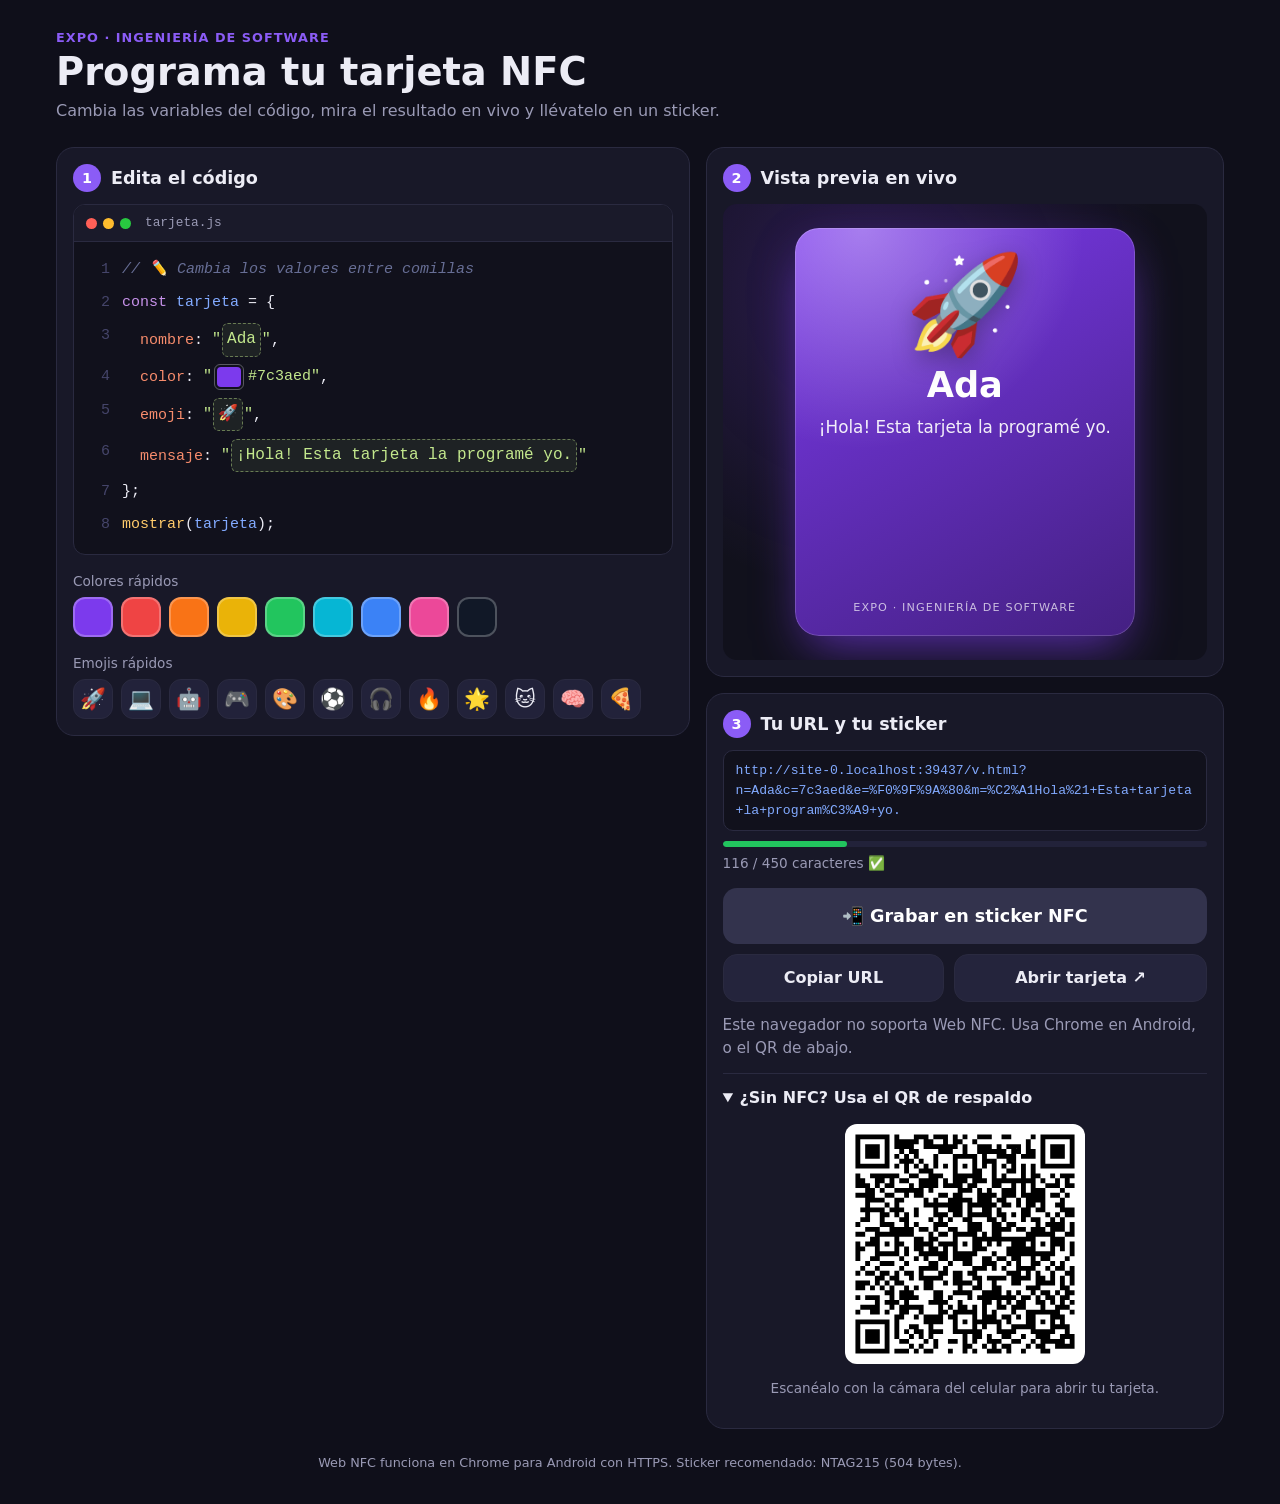
==== index.html @ 84badd0d "Sitio estático para la expo: editor de tarjeta NFC y vista animada Editor con 4 variables en un bloq" ====
<!doctype html>
<html lang="es">
<head>
  <meta charset="utf-8">
  <meta name="viewport" content="width=device-width, initial-scale=1, viewport-fit=cover">
  <meta name="theme-color" content="#0f0f1a">
  <title>Programa tu tarjeta NFC</title>
  <meta name="description" content="Expo de Ingeniería de Software: cambia 4 variables, ve tu tarjeta en vivo y grábala en un sticker NFC.">
  <link rel="stylesheet" href="css/estilos.css">
</head>
<body class="editor">
  <header class="cabecera">
    <p class="etiqueta">Expo · Ingeniería de Software</p>
    <h1>Programa tu tarjeta NFC</h1>
    <p class="sub">Cambia las variables del código, mira el resultado en vivo y llévatelo en un sticker.</p>
  </header>

  <main class="rejilla">
    <!-- 1. Código -->
    <section class="panel" aria-labelledby="t-codigo">
      <h2 id="t-codigo"><span class="paso">1</span> Edita el código</h2>

      <div class="codigo" role="group" aria-label="Bloque de código editable">
        <div class="codigo-barra" aria-hidden="true">
          <span class="punto"></span><span class="punto"></span><span class="punto"></span>
          <span class="archivo">tarjeta.js</span>
        </div>
        <ol class="lineas">
          <li><span class="com">// ✏️ Cambia los valores entre comillas</span></li>
          <li><span class="kw">const</span> <span class="var">tarjeta</span> = {</li>
          <li class="ind">
            <label for="nombre" class="prop">nombre</label>:
            <span class="str">"<input id="nombre" type="text" autocomplete="off" spellcheck="false">"</span>,
          </li>
          <li class="ind">
            <label for="color" class="prop">color</label>:
            <span class="str">"<input id="color" type="color" aria-describedby="color-hex"><span id="color-hex" class="hex"></span>"</span>,
          </li>
          <li class="ind">
            <label for="emoji" class="prop">emoji</label>:
            <span class="str">"<input id="emoji" type="text" autocomplete="off" inputmode="text" class="corto">"</span>,
          </li>
          <li class="ind">
            <label for="mensaje" class="prop">mensaje</label>:
            <span class="str">"<input id="mensaje" type="text" autocomplete="off">"</span>
          </li>
          <li>};</li>
          <li><span class="fn">mostrar</span>(<span class="var">tarjeta</span>);</li>
        </ol>
      </div>

      <div class="atajos">
        <p class="atajos-titulo">Colores rápidos</p>
        <div class="chips" id="chips-color"></div>
        <p class="atajos-titulo">Emojis rápidos</p>
        <div class="chips" id="chips-emoji"></div>
      </div>
    </section>

    <!-- 2. Vista previa -->
    <section class="panel" aria-labelledby="t-vista">
      <h2 id="t-vista"><span class="paso">2</span> Vista previa en vivo</h2>
      <div class="escenario escenario-mini" id="escenario">
        <article class="tarjeta" id="tarjeta" aria-live="polite">
          <div class="tarjeta-emoji" data-emoji></div>
          <h3 class="tarjeta-nombre" data-nombre></h3>
          <p class="tarjeta-mensaje" data-mensaje></p>
          <p class="tarjeta-pie">Expo · Ingeniería de Software</p>
        </article>
      </div>
    </section>

    <!-- 3. URL + NFC + QR -->
    <section class="panel" aria-labelledby="t-url">
      <h2 id="t-url"><span class="paso">3</span> Tu URL y tu sticker</h2>

      <div class="url-caja">
        <output id="url" class="url" for="nombre color emoji mensaje"></output>
        <div class="medidor" aria-hidden="true"><div class="medidor-barra" id="medidor"></div></div>
        <p class="contador" id="contador"></p>
      </div>

      <div class="botones">
        <button type="button" class="btn btn-nfc" id="btn-nfc">📲 Grabar en sticker NFC</button>
        <button type="button" class="btn btn-sec oculto" id="btn-cancelar">Cancelar</button>
        <button type="button" class="btn btn-sec" id="btn-copiar">Copiar URL</button>
        <a class="btn btn-sec" id="btn-abrir" target="_blank" rel="noopener">Abrir tarjeta ↗</a>
      </div>
      <p class="estado" id="estado" role="status"></p>

      <details class="qr-caja" id="qr-caja">
        <summary>¿Sin NFC? Usa el QR de respaldo</summary>
        <div class="qr" id="qr"></div>
        <p class="nota">Escanéalo con la cámara del celular para abrir tu tarjeta.</p>
      </details>
    </section>
  </main>

  <footer class="pie">
    Web NFC funciona en Chrome para Android con HTTPS. Sticker recomendado: NTAG215 (504 bytes).
  </footer>

  <script src="js/vendor/qrcode.js"></script>
  <script src="js/tarjeta.js"></script>
  <script src="js/editor.js"></script>
</body>
</html>
---- css/estilos.css ----
:root {
  --fondo: #0f0f1a;
  --panel: #181828;
  --borde: #2a2a40;
  --texto: #ececf5;
  --tenue: #9a9ab5;
  --acento: #8b5cf6;
  --ok: #22c55e;
  --casi: #eab308;
  --mal: #ef4444;
  --code-bg: #11111c;
  --code-kw: #c792ea;
  --code-var: #82aaff;
  --code-prop: #f78c6c;
  --code-str: #c3e88d;
  --code-com: #676e95;
  --c: #7c3aed;
  --tinta: #fff;
  --radio: 18px;
  --mono: ui-monospace, "SF Mono", "Cascadia Code", Menlo, Consolas, monospace;
  color-scheme: dark;
}

* { box-sizing: border-box; }

html { -webkit-text-size-adjust: 100%; }

body {
  margin: 0;
  min-height: 100dvh;
  background: var(--fondo);
  color: var(--texto);
  font: 16px/1.5 system-ui, -apple-system, "Segoe UI", Roboto, sans-serif;
  padding: env(safe-area-inset-top) env(safe-area-inset-right) env(safe-area-inset-bottom) env(safe-area-inset-left);
}

button, input { font: inherit; color: inherit; }

/* ---------- Editor: estructura ---------- */
.cabecera {
  max-width: 1200px;
  margin: 0 auto;
  padding: 28px 16px 8px;
}
.etiqueta {
  margin: 0;
  font-size: 0.8rem;
  letter-spacing: 0.08em;
  text-transform: uppercase;
  color: var(--acento);
  font-weight: 700;
}
.cabecera h1 { margin: 4px 0 6px; font-size: clamp(1.6rem, 6vw, 2.4rem); line-height: 1.1; }
.sub { margin: 0; color: var(--tenue); }

.rejilla {
  max-width: 1200px;
  margin: 0 auto;
  padding: 16px;
  display: grid;
  gap: 16px;
  grid-template-columns: 1fr;
}
@media (min-width: 900px) {
  .rejilla { grid-template-columns: 1.1fr 0.9fr; align-items: start; }
  .rejilla > section:nth-child(1) { grid-row: span 2; }
}

.panel {
  background: var(--panel);
  border: 1px solid var(--borde);
  border-radius: var(--radio);
  padding: 16px;
  min-width: 0;
}
.panel h2 {
  margin: 0 0 12px;
  font-size: 1.1rem;
  display: flex;
  align-items: center;
  gap: 10px;
}
.paso {
  display: inline-grid;
  place-items: center;
  width: 28px;
  height: 28px;
  border-radius: 50%;
  background: var(--acento);
  color: #fff;
  font-size: 0.9rem;
}

/* ---------- Bloque de código ---------- */
.codigo {
  background: var(--code-bg);
  border: 1px solid var(--borde);
  border-radius: 12px;
  overflow: hidden;
  font-family: var(--mono);
  font-size: 15px;
}
.codigo-barra {
  display: flex;
  align-items: center;
  gap: 6px;
  padding: 8px 12px;
  background: #1a1a2a;
  border-bottom: 1px solid var(--borde);
}
.punto { width: 11px; height: 11px; border-radius: 50%; background: #ff5f57; }
.punto:nth-child(2) { background: #febc2e; }
.punto:nth-child(3) { background: #28c840; }
.archivo { margin-left: 8px; color: var(--tenue); font-size: 0.8rem; }

.lineas {
  list-style: none;
  margin: 0;
  padding: 12px 12px 12px 0;
  counter-reset: linea;
}
.lineas li {
  counter-increment: linea;
  min-height: 2.1em;
  padding: 0.25em 0 0.25em 3.2em;
  position: relative;
  line-height: 1.7;
}
.lineas li::before {
  content: counter(linea);
  position: absolute;
  left: 0;
  width: 2.4em;
  text-align: right;
  color: #45456a;
  user-select: none;
  top: 0.25em;
}
.lineas li.ind { padding-left: calc(3.2em + 2ch); }

.kw { color: var(--code-kw); }
.var, .fn { color: var(--code-var); }
.fn { color: #ffcb6b; }
.prop { color: var(--code-prop); cursor: pointer; }
.com { color: var(--code-com); font-style: italic; }
.str {
  color: var(--code-str);
  display: inline-flex;
  align-items: center;
  vertical-align: middle;
  max-width: 100%;
  min-width: 0;
}

.str input[type="text"] {
  field-sizing: content;
  min-width: 2ch;
  max-width: min(100%, 32ch);
  background: rgba(195, 232, 141, 0.08);
  border: 1px dashed rgba(195, 232, 141, 0.45);
  border-radius: 6px;
  padding: 2px 4px;
  margin: 0 1px;
  color: var(--code-str);
  font-family: var(--mono);
  font-size: 16px; /* 16px evita el zoom automático en iOS */
  outline: none;
  transition: border-color 0.15s, background 0.15s;
}
.str input[type="text"]:focus {
  border-style: solid;
  border-color: var(--code-str);
  background: rgba(195, 232, 141, 0.14);
}
.str input.excede { border-color: var(--mal); color: #ffb4b4; }
.str input.corto { min-width: 3ch; text-align: center; }
#mensaje { max-width: min(100%, 40ch); }

.str input[type="color"] {
  width: 30px;
  height: 26px;
  padding: 0;
  margin: 0 4px 0 2px;
  border: 1px solid rgba(255, 255, 255, 0.3);
  border-radius: 6px;
  background: none;
  cursor: pointer;
}
.str input[type="color"]::-webkit-color-swatch-wrapper { padding: 2px; }
.str input[type="color"]::-webkit-color-swatch { border: none; border-radius: 4px; }
.str input[type="color"]::-moz-color-swatch { border: none; border-radius: 4px; }
.hex { color: var(--code-str); }

/* ---------- Atajos ---------- */
.atajos-titulo { margin: 16px 0 6px; font-size: 0.85rem; color: var(--tenue); }
.chips { display: flex; flex-wrap: wrap; gap: 8px; }
.chip {
  min-width: 40px;
  height: 40px;
  border-radius: 12px;
  border: 1px solid var(--borde);
  background: #22223a;
  font-size: 1.3rem;
  cursor: pointer;
  transition: transform 0.12s;
}
.chip:active { transform: scale(0.9); }
#chips-color .chip { border: 2px solid rgba(255, 255, 255, 0.25); }

/* ---------- Tarjeta (común) ---------- */
.escenario {
  position: relative;
  display: grid;
  place-items: center;
  perspective: 900px;
  overflow: hidden;
}
.escenario-mini {
  min-height: 300px;
  padding: 24px 12px;
  border-radius: 14px;
  background:
    radial-gradient(circle at 30% 20%, color-mix(in srgb, var(--c) 25%, transparent), transparent 60%),
    #11111c;
}

.tarjeta {
  --rx: 0deg;
  --ry: 0deg;
  position: relative;
  width: min(100%, 340px);
  aspect-ratio: 5 / 6;
  padding: 28px 22px 20px;
  border-radius: 24px;
  color: var(--tinta);
  background:
    radial-gradient(circle at 20% 0%, rgba(255, 255, 255, 0.35), transparent 45%),
    linear-gradient(150deg, var(--c), color-mix(in srgb, var(--c) 55%, #000));
  box-shadow:
    0 20px 50px -12px color-mix(in srgb, var(--c) 70%, transparent),
    inset 0 0 0 1px rgba(255, 255, 255, 0.18);
  display: flex;
  flex-direction: column;
  align-items: center;
  justify-content: center;
  text-align: center;
  overflow: hidden;
  transform: rotateX(var(--rx)) rotateY(var(--ry));
  transition: transform 0.2s ease-out, background 0.4s, box-shadow 0.4s;
  cursor: pointer;
  user-select: none;
  -webkit-tap-highlight-color: transparent;
}
/* Brillo que recorre la tarjeta */
.tarjeta::after {
  content: "";
  position: absolute;
  inset: -50%;
  background: linear-gradient(115deg, transparent 40%, rgba(255, 255, 255, 0.28) 50%, transparent 60%);
  transform: translateX(-60%);
  animation: brillo 4.5s ease-in-out infinite;
  pointer-events: none;
}
.tarjeta-emoji {
  font-size: clamp(64px, 22vw, 96px);
  line-height: 1;
  margin-bottom: 14px;
  filter: drop-shadow(0 8px 12px rgba(0, 0, 0, 0.3));
  animation: flotar 3s ease-in-out infinite;
}
.tarjeta-nombre {
  margin: 0;
  font-size: clamp(1.6rem, 7vw, 2.2rem);
  line-height: 1.1;
  font-weight: 800;
  overflow-wrap: anywhere;
}
.tarjeta-mensaje {
  margin: 10px 0 0;
  font-size: 1.05rem;
  opacity: 0.92;
  overflow-wrap: anywhere;
}
.tarjeta-pie {
  margin: auto 0 0;
  padding-top: 12px;
  font-size: 0.7rem;
  letter-spacing: 0.1em;
  text-transform: uppercase;
  opacity: 0.7;
}

.tarjeta.rebote { animation: rebote 0.5s cubic-bezier(0.3, 1.6, 0.5, 1); }

.confeti {
  position: absolute;
  left: 50%;
  top: 55%;
  width: 9px;
  height: 14px;
  border-radius: 2px;
  pointer-events: none;
  animation: confeti 1.4s cubic-bezier(0.2, 0.7, 0.4, 1) var(--d) both;
  z-index: 3;
}

@keyframes flotar {
  0%, 100% { transform: translateY(0) rotate(-4deg); }
  50% { transform: translateY(-10px) rotate(4deg); }
}
@keyframes brillo {
  0%, 60% { transform: translateX(-60%); }
  100% { transform: translateX(60%); }
}
@keyframes rebote {
  0% { transform: scale(1); }
  40% { transform: scale(0.94); }
  100% { transform: scale(1); }
}
@keyframes confeti {
  0% { transform: translate(-50%, 0) rotate(0); opacity: 1; }
  60% { opacity: 1; }
  100% { transform: translate(calc(-50% + var(--x)), calc(var(--y) + 260px)) rotate(var(--r)); opacity: 0; }
}

/* ---------- URL, botones, estado ---------- */
.url-caja { margin-bottom: 14px; }
.url {
  display: block;
  font-family: var(--mono);
  font-size: 0.82rem;
  background: var(--code-bg);
  border: 1px solid var(--borde);
  border-radius: 10px;
  padding: 10px 12px;
  overflow-wrap: anywhere;
  color: var(--code-var);
  user-select: all;
}
.medidor {
  height: 6px;
  margin-top: 10px;
  background: #22223a;
  border-radius: 99px;
  overflow: hidden;
}
.medidor-barra {
  height: 100%;
  width: 0;
  background: var(--ok);
  border-radius: inherit;
  transition: width 0.2s, background 0.2s;
}
.medidor-barra[data-nivel="casi"] { background: var(--casi); }
.medidor-barra[data-nivel="mal"] { background: var(--mal); }
.contador { margin: 6px 0 0; font-size: 0.85rem; color: var(--tenue); }
.contador.error { color: #ff9b9b; }

.botones { display: flex; flex-wrap: wrap; gap: 10px; }
.btn {
  flex: 1 1 auto;
  display: inline-flex;
  align-items: center;
  justify-content: center;
  min-height: 48px;
  padding: 10px 18px;
  border-radius: 14px;
  border: 1px solid var(--borde);
  background: #24243c;
  color: var(--texto);
  font-weight: 600;
  text-decoration: none;
  cursor: pointer;
  transition: transform 0.12s, opacity 0.2s;
}
.btn:active { transform: scale(0.97); }
.btn:disabled, .btn.deshabilitado { opacity: 0.4; pointer-events: none; }
.btn-nfc {
  flex-basis: 100%;
  min-height: 56px;
  font-size: 1.1rem;
  border: none;
  background: linear-gradient(135deg, var(--acento), #3b82f6);
  color: #fff;
  box-shadow: 0 10px 25px -10px var(--acento);
}
.btn-nfc.esperando { animation: pulso 1.2s ease-in-out infinite; opacity: 1; }
.btn-nfc.sin-soporte { background: #33334d; box-shadow: none; }
.oculto { display: none; }

@keyframes pulso {
  0%, 100% { box-shadow: 0 0 0 0 rgba(139, 92, 246, 0.7); }
  50% { box-shadow: 0 0 0 12px rgba(139, 92, 246, 0); }
}

.estado { min-height: 1.5em; margin: 12px 0 0; font-size: 0.95rem; }
.estado[data-tipo="ok"] { color: #86efac; }
.estado[data-tipo="error"] { color: #ff9b9b; }
.estado[data-tipo="info"] { color: var(--tenue); }

.qr-caja {
  margin-top: 14px;
  border-top: 1px solid var(--borde);
  padding-top: 12px;
}
.qr-caja summary { cursor: pointer; font-weight: 600; }
.qr {
  width: min(240px, 100%);
  margin: 14px auto 0;
  background: #fff;
  border-radius: 12px;
  padding: 8px;
}
.qr svg { display: block; width: 100%; height: auto; }
.qr .nota { color: #444; text-align: center; }
.nota { font-size: 0.85rem; color: var(--tenue); text-align: center; }

.pie {
  max-width: 1200px;
  margin: 0 auto;
  padding: 8px 16px 32px;
  font-size: 0.8rem;
  color: var(--tenue);
  text-align: center;
}

/* ---------- Página de vista ---------- */
body.vista {
  background:
    radial-gradient(circle at 50% 30%, color-mix(in srgb, var(--c) 35%, transparent), transparent 65%),
    var(--fondo);
  overflow: hidden;
}
.escenario-completo {
  min-height: 100dvh;
  padding: 24px 16px;
  align-content: center;
  gap: 18px;
}
.escenario-completo .tarjeta { width: min(100%, 360px); }

.fondo span {
  position: absolute;
  width: 45vmax;
  height: 45vmax;
  border-radius: 50%;
  background: var(--c);
  filter: blur(80px);
  opacity: 0.18;
  animation: deriva 14s ease-in-out infinite alternate;
}
.fondo span:nth-child(1) { top: -15vmax; left: -15vmax; }
.fondo span:nth-child(2) { bottom: -20vmax; right: -15vmax; animation-delay: -5s; background: #3b82f6; }
.fondo span:nth-child(3) { top: 40%; left: 60%; width: 25vmax; height: 25vmax; animation-delay: -9s; background: #ec4899; }

@keyframes deriva {
  to { transform: translate(8vmax, 6vmax) scale(1.15); }
}

.tarjeta.entrada { animation: entrada 0.9s cubic-bezier(0.2, 1.3, 0.4, 1) both; }
.tarjeta.entrada .tarjeta-emoji { animation: aparecer 0.6s 0.45s cubic-bezier(0.3, 1.8, 0.5, 1) both, flotar 3s 1.1s ease-in-out infinite; }
.tarjeta.entrada .tarjeta-nombre { animation: subir 0.5s 0.6s ease-out both; }
.tarjeta.entrada .tarjeta-mensaje { animation: subir 0.5s 0.75s ease-out both; }
.tarjeta.entrada.rebote { animation: rebote 0.5s cubic-bezier(0.3, 1.6, 0.5, 1); }

@keyframes entrada {
  from { opacity: 0; transform: rotateY(-90deg) scale(0.6); }
  to { opacity: 1; transform: rotateY(0) scale(1); }
}
@keyframes aparecer {
  from { opacity: 0; transform: scale(0) rotate(-30deg); }
  to { opacity: 1; transform: scale(1) rotate(0); }
}
@keyframes subir {
  from { opacity: 0; transform: translateY(14px); }
  to { opacity: 1; transform: translateY(0); }
}

.pista { position: relative; z-index: 1; margin: 0; color: var(--tenue); font-size: 0.9rem; text-align: center; }
.vista-acciones { position: relative; z-index: 1; display: flex; justify-content: center; }
.vista-acciones .btn { flex: 0 0 auto; }

@media (prefers-reduced-motion: reduce) {
  *, *::before, *::after { animation: none !important; transition: none !important; }
}
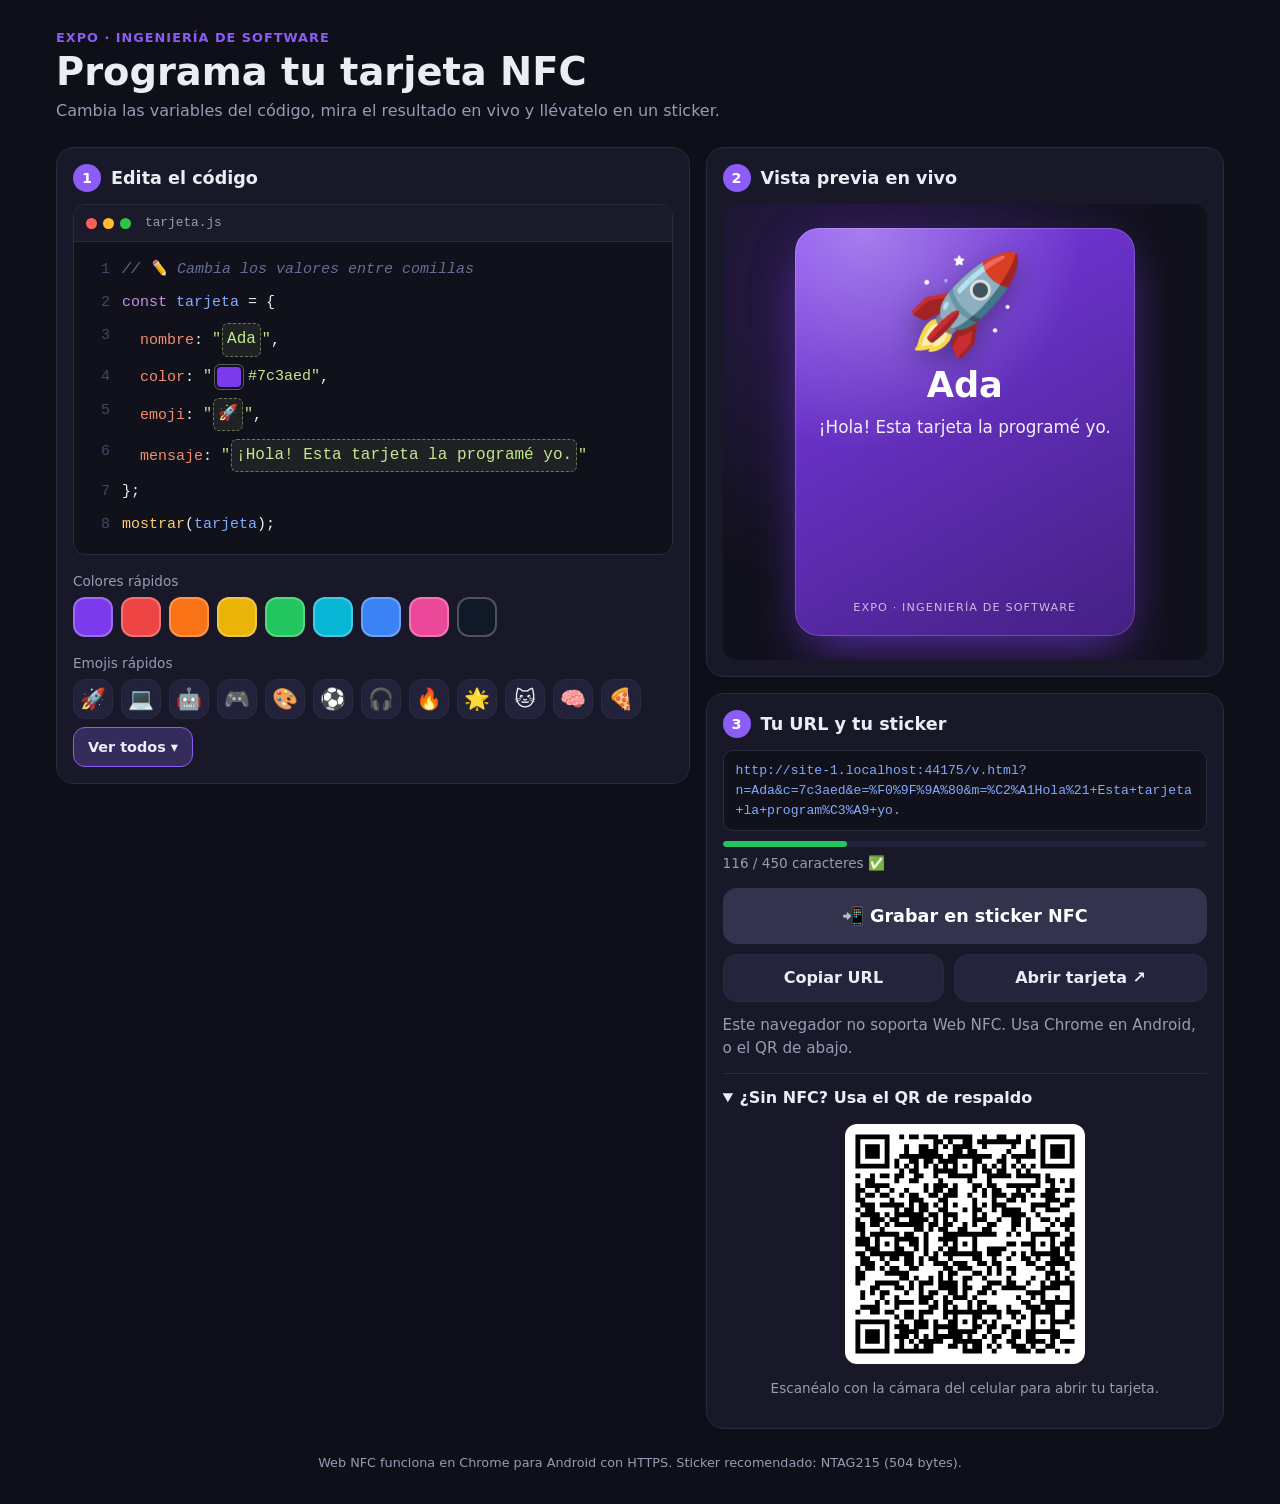
==== commit 9e5cb1f6: "Agrega selector con todos los emojis Botón "Ver todos" junto a los emojis rápidos que abre un panel " ====
--- a/index.html
+++ b/index.html
@@ -55,6 +55,15 @@
         <p class="atajos-titulo">Emojis rápidos</p>
         <div class="chips" id="chips-emoji"></div>
       </div>
+
+      <dialog class="selector" id="selector-emoji" aria-labelledby="selector-titulo">
+        <div class="selector-cabecera">
+          <h3 id="selector-titulo">Elige un emoji</h3>
+          <button type="button" class="selector-cerrar" id="selector-cerrar" aria-label="Cerrar">✕</button>
+        </div>
+        <nav class="selector-tabs" id="selector-tabs" aria-label="Categorías"></nav>
+        <div class="selector-lista" id="selector-lista"></div>
+      </dialog>
     </section>
 
     <!-- 2. Vista previa -->
@@ -102,6 +111,7 @@
 
   <script src="js/vendor/qrcode.js"></script>
   <script src="js/tarjeta.js"></script>
+  <script src="js/emojis.js"></script>
   <script src="js/editor.js"></script>
 </body>
 </html>
--- a/css/estilos.css
+++ b/css/estilos.css
@@ -206,6 +206,107 @@
 }
 .chip:active { transform: scale(0.9); }
 #chips-color .chip { border: 2px solid rgba(255, 255, 255, 0.25); }
+.chip-todos {
+  padding: 0 14px;
+  font-size: 0.9rem;
+  font-weight: 600;
+  color: var(--texto);
+  border-color: var(--acento);
+  background: color-mix(in srgb, var(--acento) 18%, #22223a);
+}
+
+/* ---------- Selector de todos los emojis ---------- */
+.selector {
+  width: min(100% - 24px, 520px);
+  max-width: none;
+  height: min(80dvh, 640px);
+  padding: 0;
+  border: 1px solid var(--borde);
+  border-radius: var(--radio);
+  background: var(--panel);
+  color: var(--texto);
+  overflow: hidden;
+}
+.selector[open] { display: flex; flex-direction: column; }
+.selector::backdrop { background: rgba(5, 5, 12, 0.7); backdrop-filter: blur(3px); }
+/* En celular aparece como hoja desde abajo */
+@media (max-width: 600px) {
+  .selector {
+    width: 100%;
+    margin: auto 0 0;
+    border-radius: var(--radio) var(--radio) 0 0;
+    padding-bottom: env(safe-area-inset-bottom);
+  }
+  .selector[open] { animation: hoja 0.25s ease-out; }
+}
+@keyframes hoja { from { transform: translateY(100%); } }
+
+.selector-cabecera {
+  display: flex;
+  align-items: center;
+  justify-content: space-between;
+  padding: 12px 12px 4px 16px;
+}
+.selector-cabecera h3 { margin: 0; font-size: 1.05rem; }
+.selector-cerrar {
+  width: 40px;
+  height: 40px;
+  border: none;
+  border-radius: 50%;
+  background: #24243c;
+  cursor: pointer;
+}
+.selector-tabs {
+  display: flex;
+  gap: 4px;
+  padding: 4px 12px 8px;
+  overflow-x: auto;
+  border-bottom: 1px solid var(--borde);
+  scrollbar-width: none;
+}
+.selector-tabs button {
+  flex: 1 0 34px;
+  max-width: 48px;
+  height: 42px;
+  padding: 0;
+  border: none;
+  border-radius: 10px;
+  background: transparent;
+  font-size: 1.35rem;
+  cursor: pointer;
+}
+.selector-tabs button:hover { background: #24243c; }
+.selector-lista {
+  flex: 1;
+  overflow-y: auto;
+  overscroll-behavior: contain;
+  padding: 0 12px 16px;
+}
+.selector-lista h4 {
+  position: sticky;
+  top: 0;
+  margin: 0;
+  padding: 10px 4px 6px;
+  font-size: 0.8rem;
+  color: var(--tenue);
+  background: var(--panel);
+  z-index: 1;
+}
+.selector-rejilla {
+  display: grid;
+  grid-template-columns: repeat(auto-fill, minmax(44px, 1fr));
+}
+.selector-rejilla button {
+  aspect-ratio: 1;
+  border: none;
+  border-radius: 10px;
+  background: transparent;
+  font-size: 1.6rem;
+  line-height: 1;
+  cursor: pointer;
+}
+.selector-rejilla button:hover { background: #24243c; }
+.selector-rejilla button.elegido { background: color-mix(in srgb, var(--acento) 35%, transparent); outline: 2px solid var(--acento); }
 
 /* ---------- Tarjeta (común) ---------- */
 .escenario {
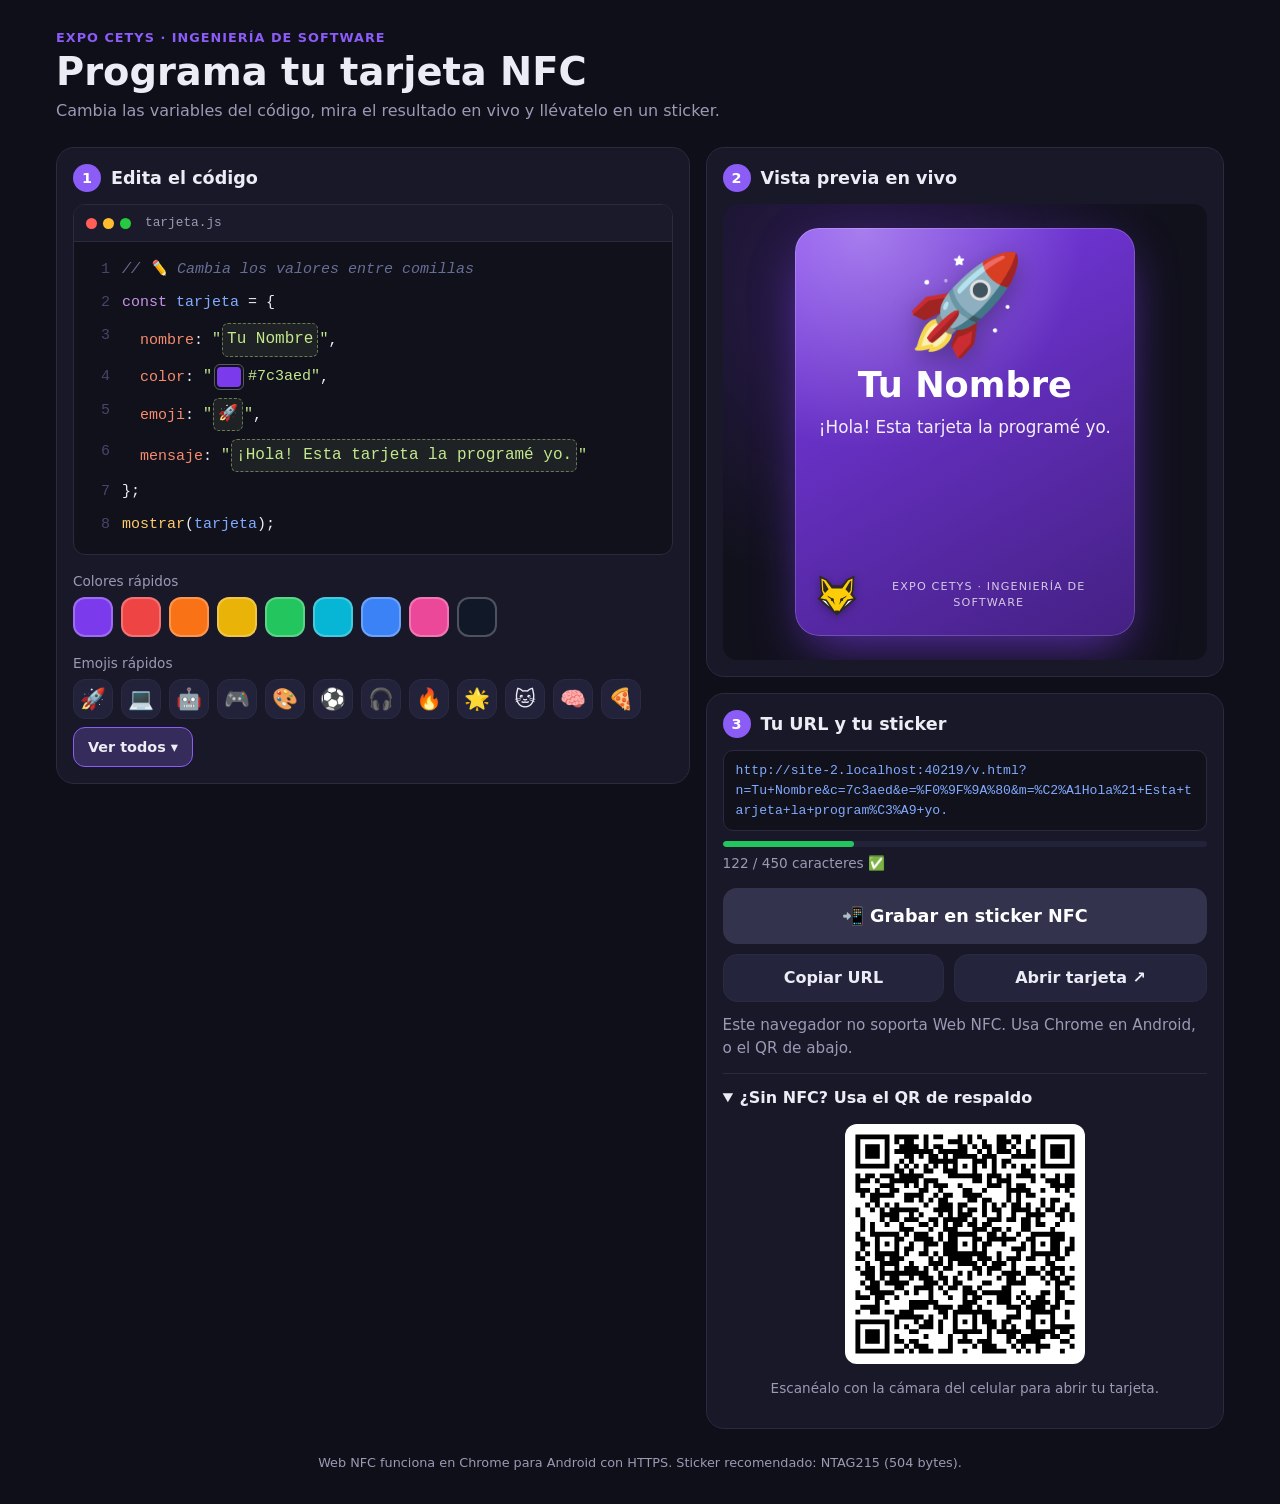
==== commit f74786f9: "Agrega logo del zorro, "Expo Cetys" y nombre por defecto "Tu Nombre" - Logo del zorro en SVG (img/zo" ====
--- a/index.html
+++ b/index.html
@@ -5,12 +5,13 @@
   <meta name="viewport" content="width=device-width, initial-scale=1, viewport-fit=cover">
   <meta name="theme-color" content="#0f0f1a">
   <title>Programa tu tarjeta NFC</title>
-  <meta name="description" content="Expo de Ingeniería de Software: cambia 4 variables, ve tu tarjeta en vivo y grábala en un sticker NFC.">
+  <meta name="description" content="Expo Cetys de Ingeniería de Software: cambia 4 variables, ve tu tarjeta en vivo y grábala en un sticker NFC.">
+  <link rel="icon" href="img/zorro.svg" type="image/svg+xml">
   <link rel="stylesheet" href="css/estilos.css">
 </head>
 <body class="editor">
   <header class="cabecera">
-    <p class="etiqueta">Expo · Ingeniería de Software</p>
+    <p class="etiqueta">Expo Cetys · Ingeniería de Software</p>
     <h1>Programa tu tarjeta NFC</h1>
     <p class="sub">Cambia las variables del código, mira el resultado en vivo y llévatelo en un sticker.</p>
   </header>
@@ -74,7 +75,7 @@
           <div class="tarjeta-emoji" data-emoji></div>
           <h3 class="tarjeta-nombre" data-nombre></h3>
           <p class="tarjeta-mensaje" data-mensaje></p>
-          <p class="tarjeta-pie">Expo · Ingeniería de Software</p>
+          <p class="tarjeta-pie"><img class="tarjeta-logo" src="img/zorro.svg" alt="" width="40" height="42">Expo Cetys · Ingeniería de Software</p>
         </article>
       </div>
     </section>
--- a/css/estilos.css
+++ b/css/estilos.css
@@ -388,7 +388,16 @@
   font-size: 0.7rem;
   letter-spacing: 0.1em;
   text-transform: uppercase;
-  opacity: 0.7;
+  display: flex;
+  align-items: center;
+  gap: 8px;
+  color: color-mix(in srgb, var(--tinta) 75%, transparent);
+}
+.tarjeta-logo {
+  flex: none;
+  width: 40px;
+  height: auto;
+  filter: drop-shadow(0 2px 4px rgba(0, 0, 0, 0.3));
 }
 
 .tarjeta.rebote { animation: rebote 0.5s cubic-bezier(0.3, 1.6, 0.5, 1); }
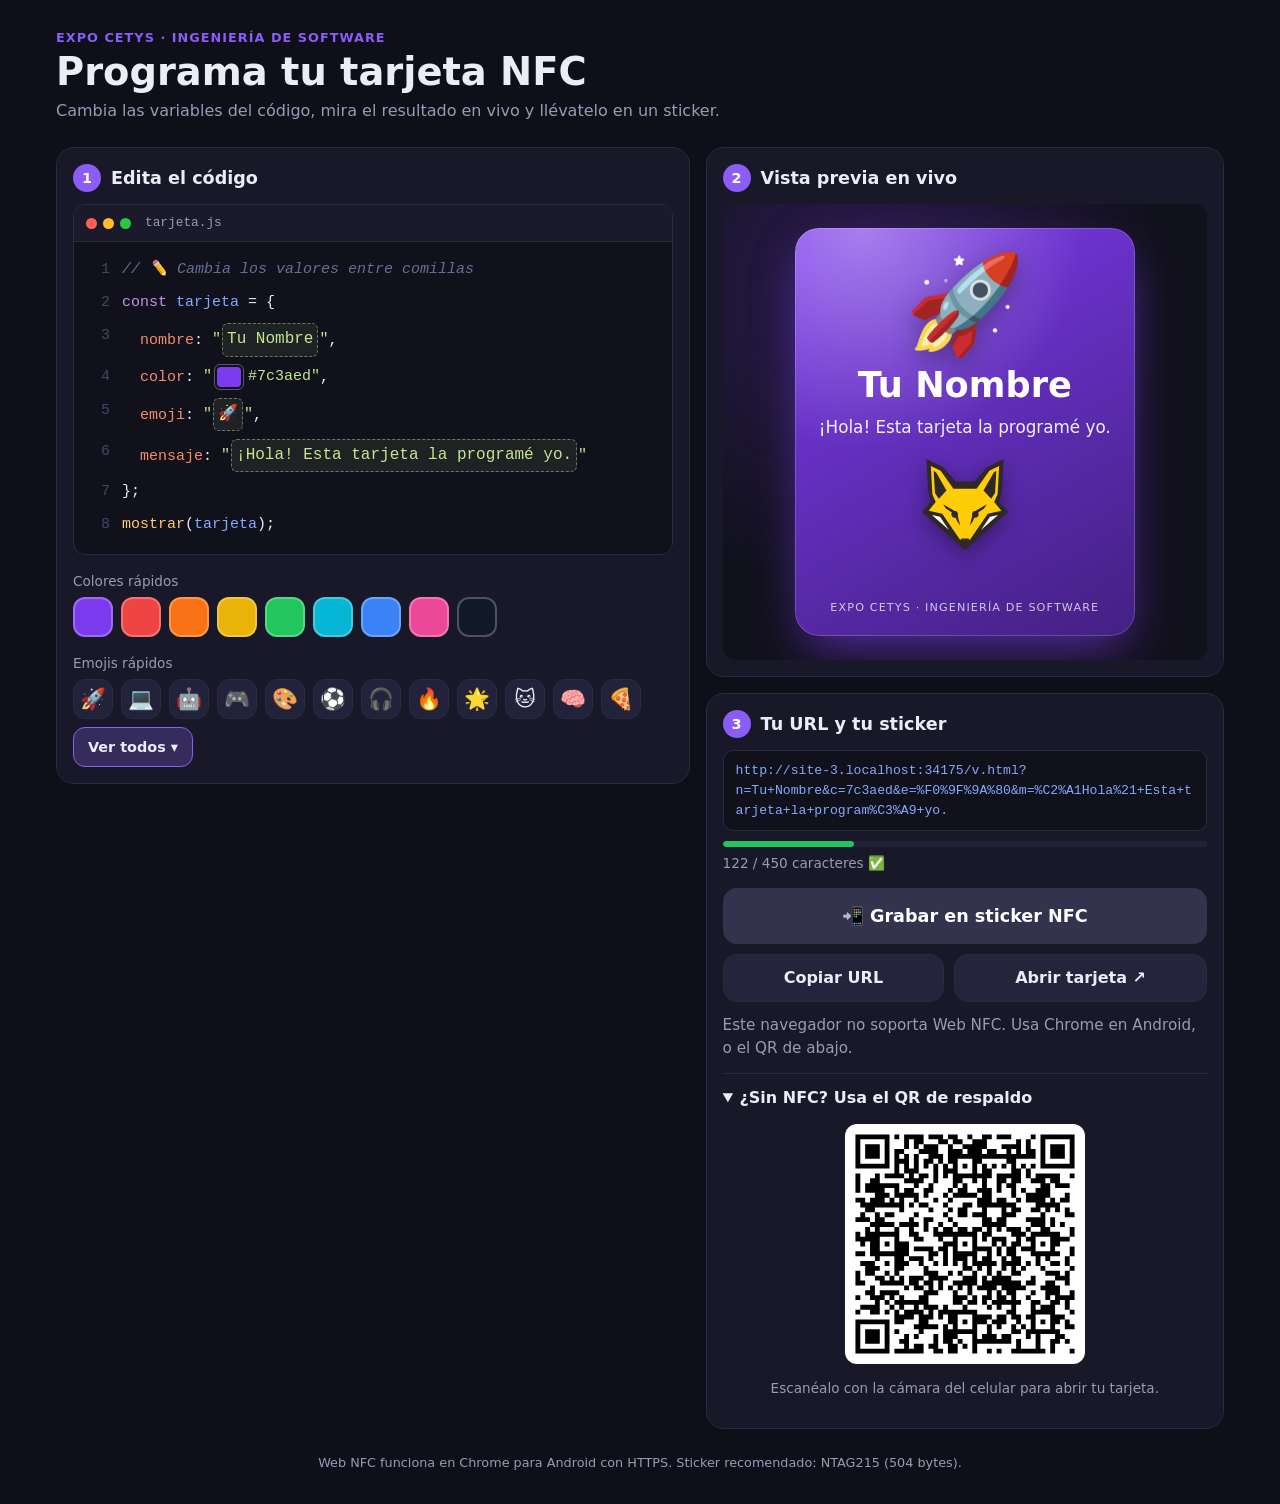
==== commit f85b5b22: "Logo del zorro más grande, debajo del mensaje - El logo pasa del pie a justo debajo del mensaje (64–" ====
--- a/index.html
+++ b/index.html
@@ -75,7 +75,8 @@
           <div class="tarjeta-emoji" data-emoji></div>
           <h3 class="tarjeta-nombre" data-nombre></h3>
           <p class="tarjeta-mensaje" data-mensaje></p>
-          <p class="tarjeta-pie"><img class="tarjeta-logo" src="img/zorro.svg" alt="" width="40" height="42">Expo Cetys · Ingeniería de Software</p>
+          <img class="tarjeta-logo" src="img/zorro.svg" alt="Logo CETYS" width="84" height="88">
+          <p class="tarjeta-pie">Expo Cetys · Ingeniería de Software</p>
         </article>
       </div>
     </section>
--- a/css/estilos.css
+++ b/css/estilos.css
@@ -345,7 +345,7 @@
   align-items: center;
   justify-content: center;
   text-align: center;
-  overflow: hidden;
+  overflow: clip; /* a diferencia de hidden, deja que aspect-ratio crezca si el texto no cabe */
   transform: rotateX(var(--rx)) rotateY(var(--ry));
   transition: transform 0.2s ease-out, background 0.4s, box-shadow 0.4s;
   cursor: pointer;
@@ -388,16 +388,14 @@
   font-size: 0.7rem;
   letter-spacing: 0.1em;
   text-transform: uppercase;
-  display: flex;
-  align-items: center;
-  gap: 8px;
   color: color-mix(in srgb, var(--tinta) 75%, transparent);
 }
 .tarjeta-logo {
-  flex: none;
-  width: 40px;
+  display: block;
+  width: clamp(64px, 22vw, 88px);
   height: auto;
-  filter: drop-shadow(0 2px 4px rgba(0, 0, 0, 0.3));
+  margin-top: 18px;
+  filter: drop-shadow(0 6px 10px rgba(0, 0, 0, 0.35));
 }
 
 .tarjeta.rebote { animation: rebote 0.5s cubic-bezier(0.3, 1.6, 0.5, 1); }
@@ -571,6 +569,7 @@
 .tarjeta.entrada .tarjeta-emoji { animation: aparecer 0.6s 0.45s cubic-bezier(0.3, 1.8, 0.5, 1) both, flotar 3s 1.1s ease-in-out infinite; }
 .tarjeta.entrada .tarjeta-nombre { animation: subir 0.5s 0.6s ease-out both; }
 .tarjeta.entrada .tarjeta-mensaje { animation: subir 0.5s 0.75s ease-out both; }
+.tarjeta.entrada .tarjeta-logo { animation: aparecer 0.6s 0.9s cubic-bezier(0.3, 1.8, 0.5, 1) both; }
 .tarjeta.entrada.rebote { animation: rebote 0.5s cubic-bezier(0.3, 1.6, 0.5, 1); }
 
 @keyframes entrada {
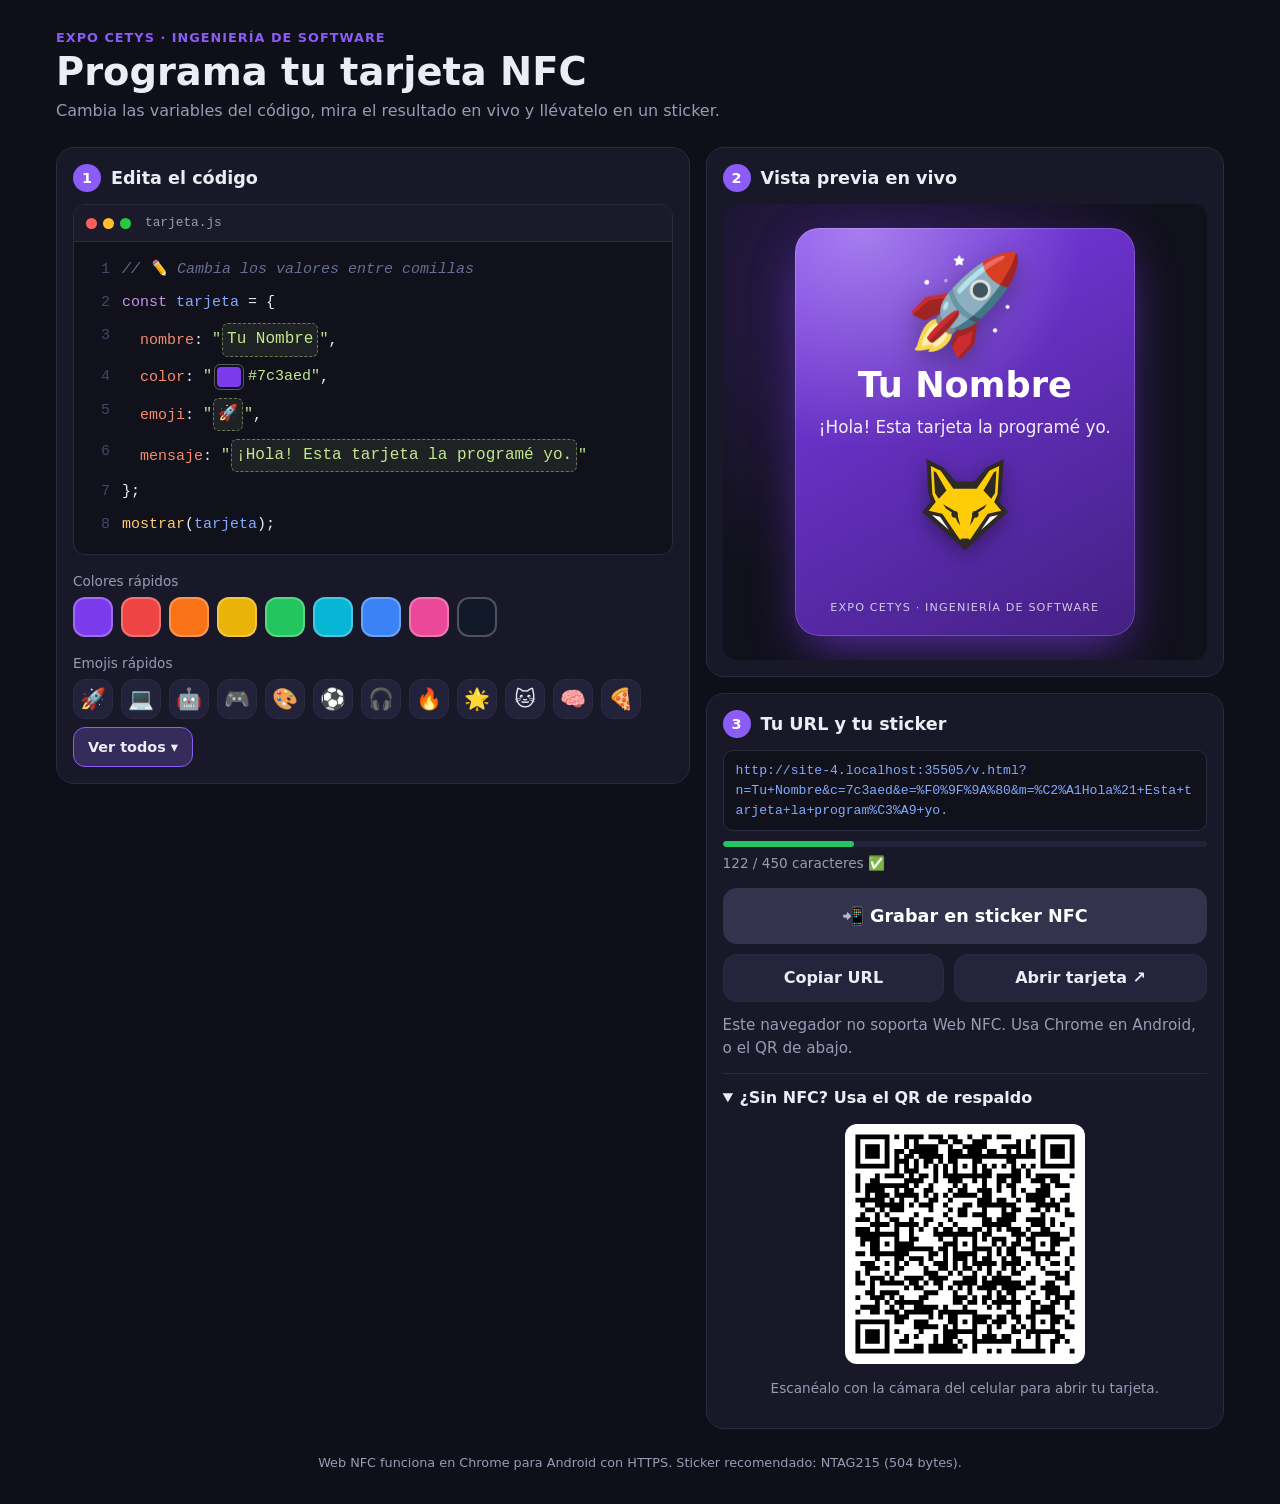
==== commit 20e65466: "Filtra groserías en el nombre y el mensaje - js/filtro.js compara palabras completas (español, inglé" ====
--- a/index.html
+++ b/index.html
@@ -112,6 +112,7 @@
   </footer>
 
   <script src="js/vendor/qrcode.js"></script>
+  <script src="js/filtro.js"></script>
   <script src="js/tarjeta.js"></script>
   <script src="js/emojis.js"></script>
   <script src="js/editor.js"></script>
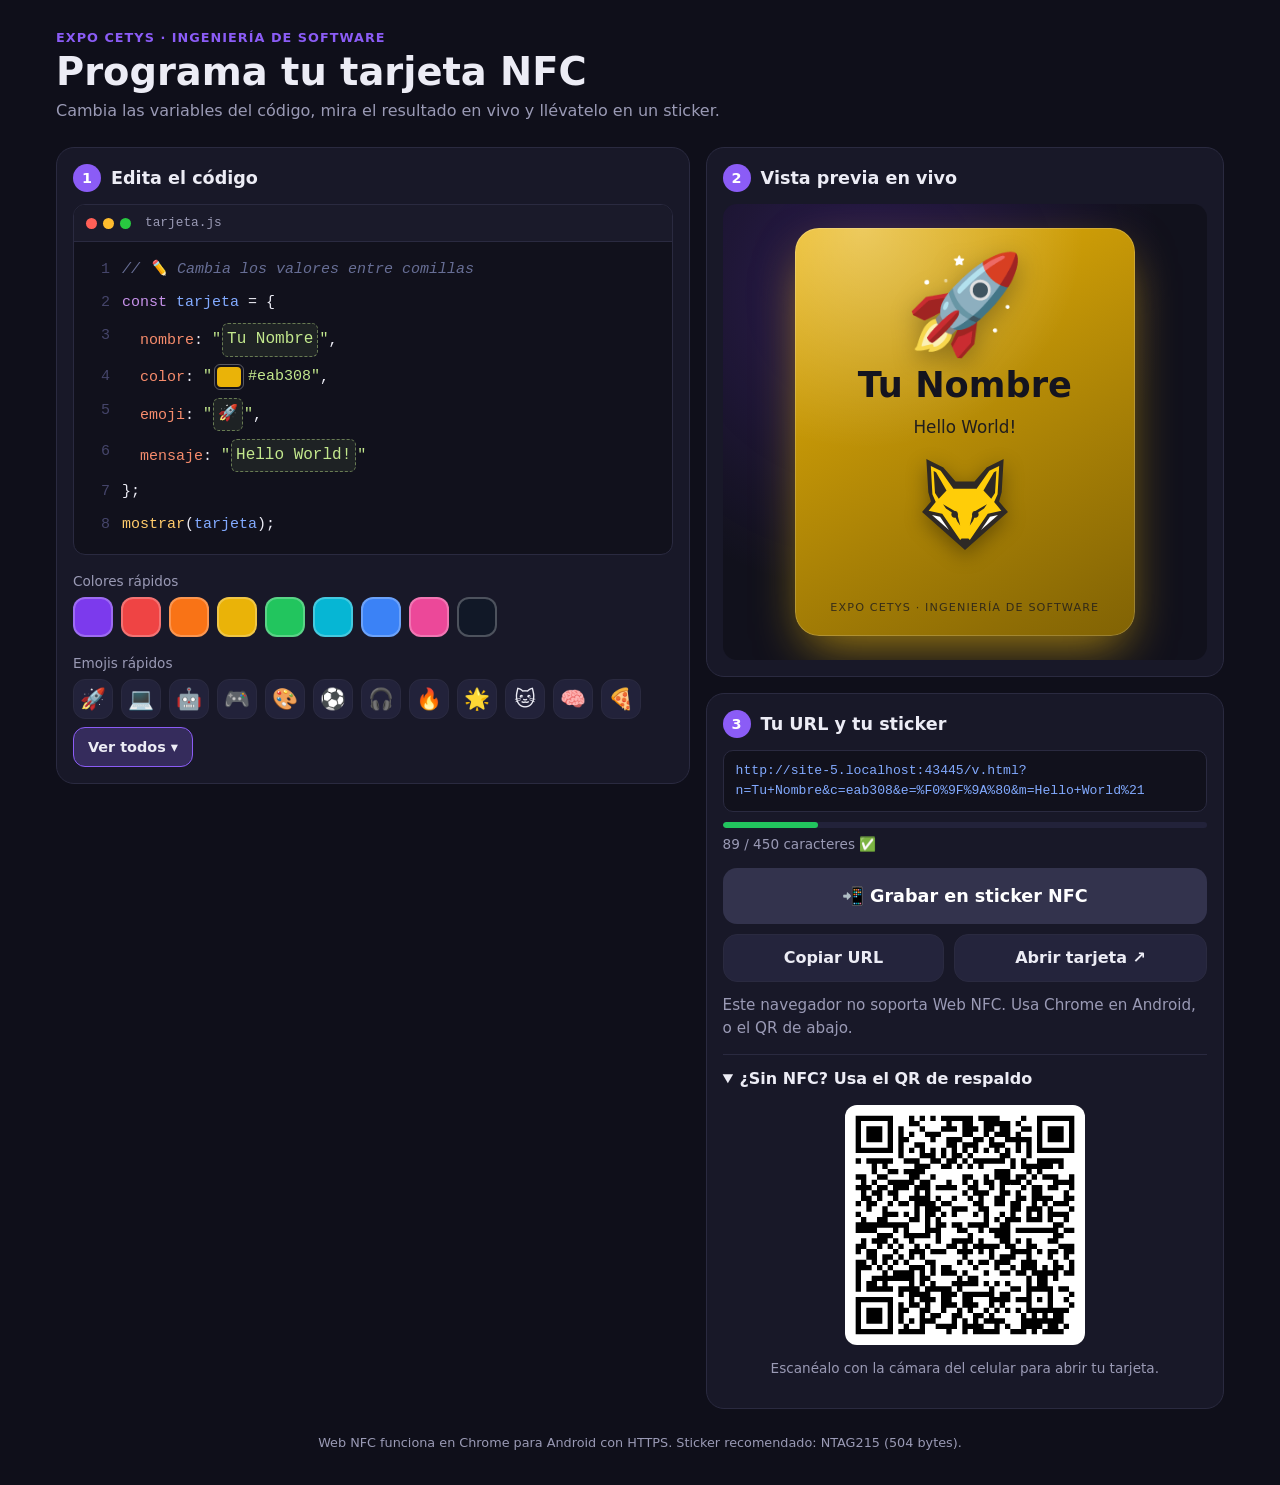
==== commit 6fbdf523: "Agrega sonido al confeti js/sonido.js genera con Web Audio (sin archivos) un soplido de cerbatana, u" ====
--- a/index.html
+++ b/index.html
@@ -113,6 +113,7 @@
 
   <script src="js/vendor/qrcode.js"></script>
   <script src="js/filtro.js"></script>
+  <script src="js/sonido.js"></script>
   <script src="js/tarjeta.js"></script>
   <script src="js/emojis.js"></script>
   <script src="js/editor.js"></script>
--- a/css/estilos.css
+++ b/css/estilos.css
@@ -402,13 +402,13 @@
 
 .confeti {
   position: absolute;
-  left: 50%;
-  top: 55%;
+  left: 50%; /* el JS lo coloca en el centro de la tarjeta */
+  top: 50%;
   width: 9px;
   height: 14px;
   border-radius: 2px;
   pointer-events: none;
-  animation: confeti 1.4s cubic-bezier(0.2, 0.7, 0.4, 1) var(--d) both;
+  animation: confeti 1.6s ease-out var(--d) both;
   z-index: 3;
 }
 
@@ -426,9 +426,10 @@
   100% { transform: scale(1); }
 }
 @keyframes confeti {
-  0% { transform: translate(-50%, 0) rotate(0); opacity: 1; }
-  60% { opacity: 1; }
-  100% { transform: translate(calc(-50% + var(--x)), calc(var(--y) + 260px)) rotate(var(--r)); opacity: 0; }
+  0% { transform: translate(-50%, -50%) scale(0.3) rotate(0); opacity: 1; }
+  30% { transform: translate(calc(-50% + var(--x)), calc(-50% + var(--y))) scale(1) rotate(calc(var(--r) / 2)); animation-timing-function: ease-in; }
+  70% { opacity: 1; }
+  100% { transform: translate(calc(-50% + var(--x) * 1.3), calc(-50% + var(--y) + 240px)) rotate(var(--r)); opacity: 0; }
 }
 
 /* ---------- URL, botones, estado ---------- */
